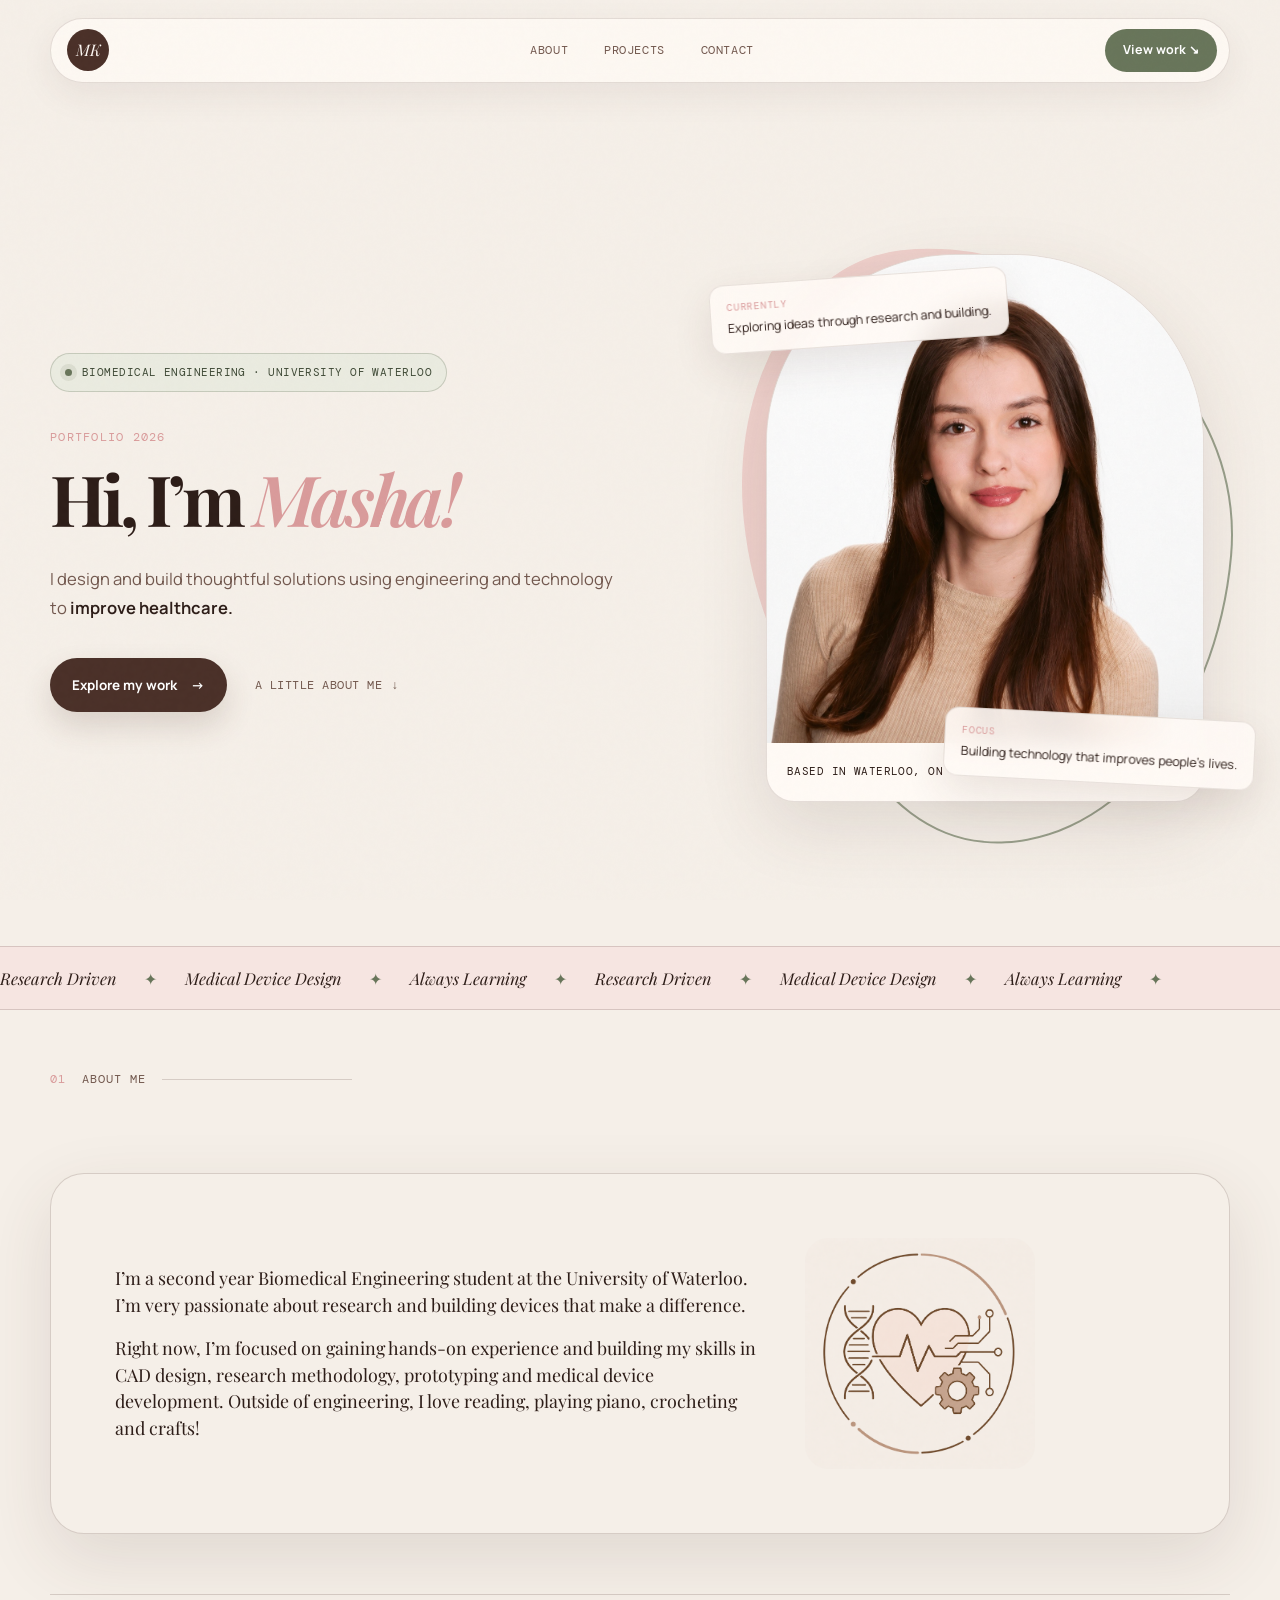
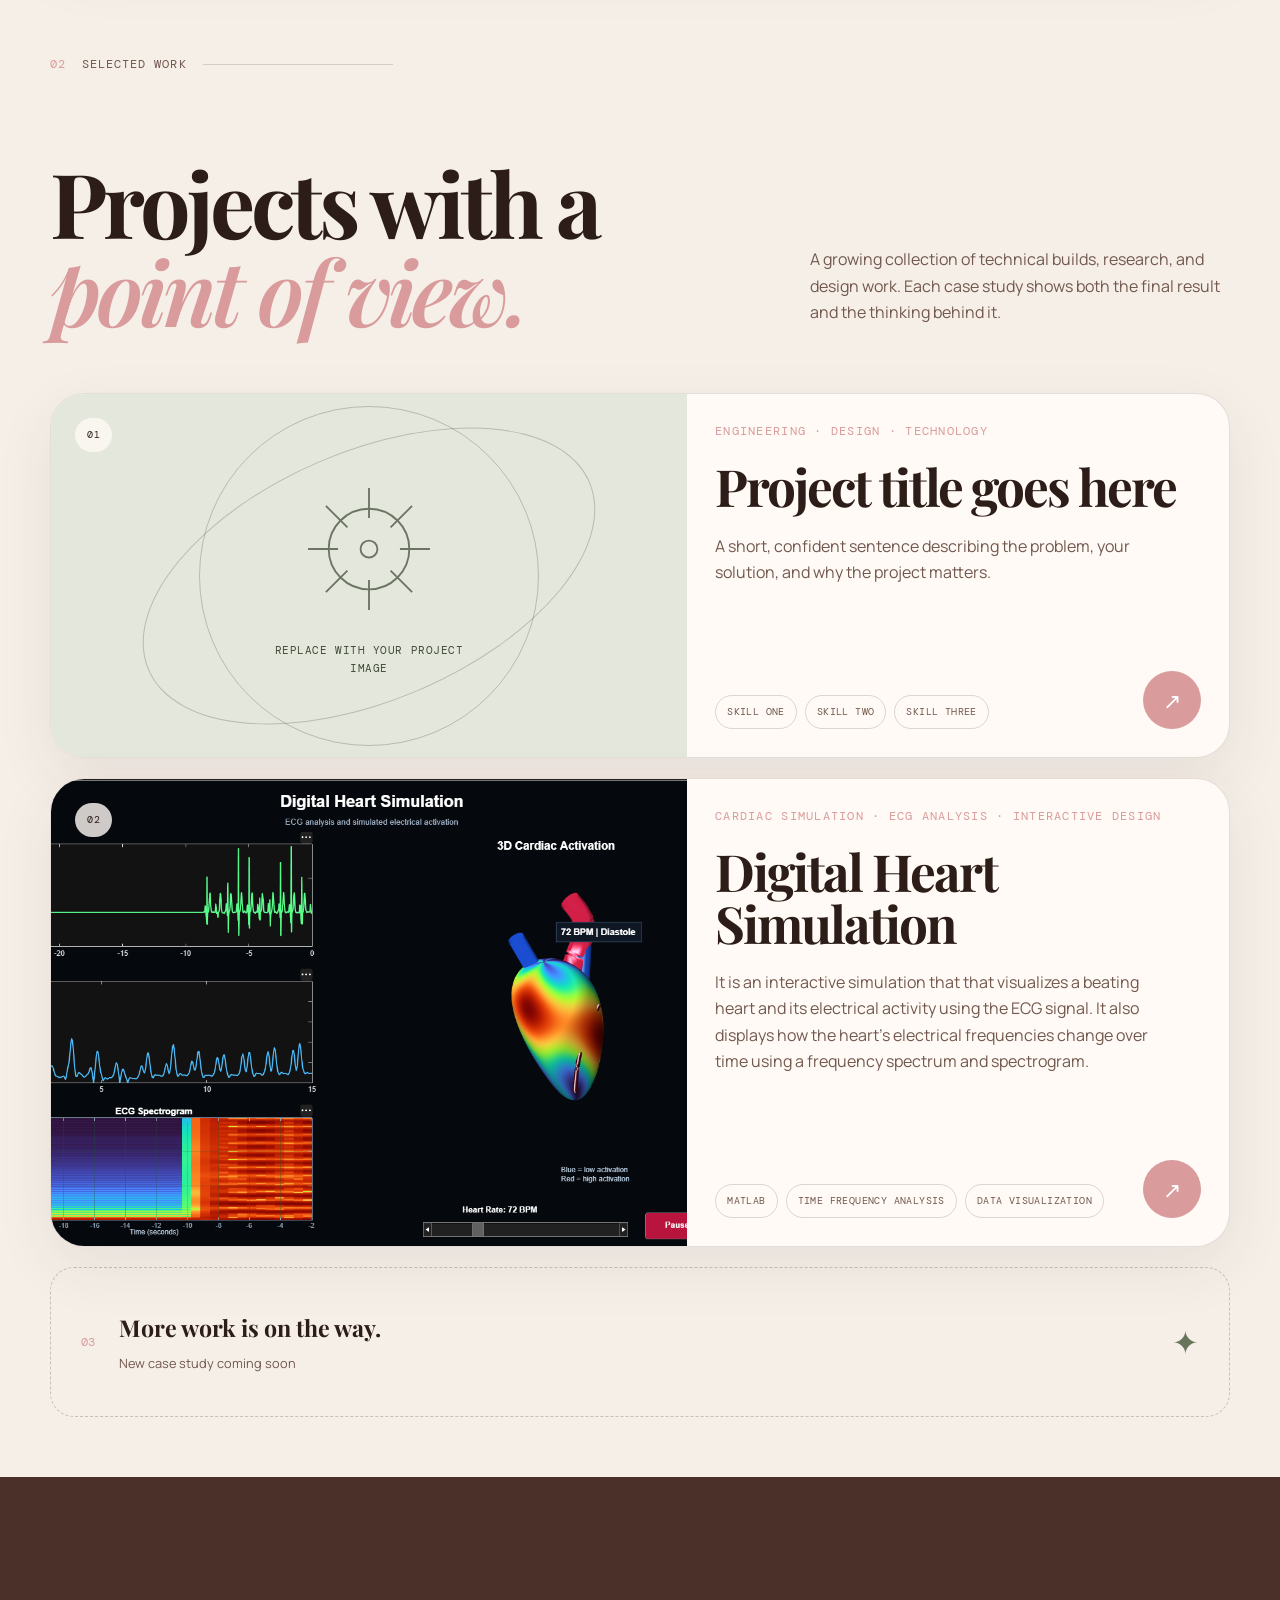
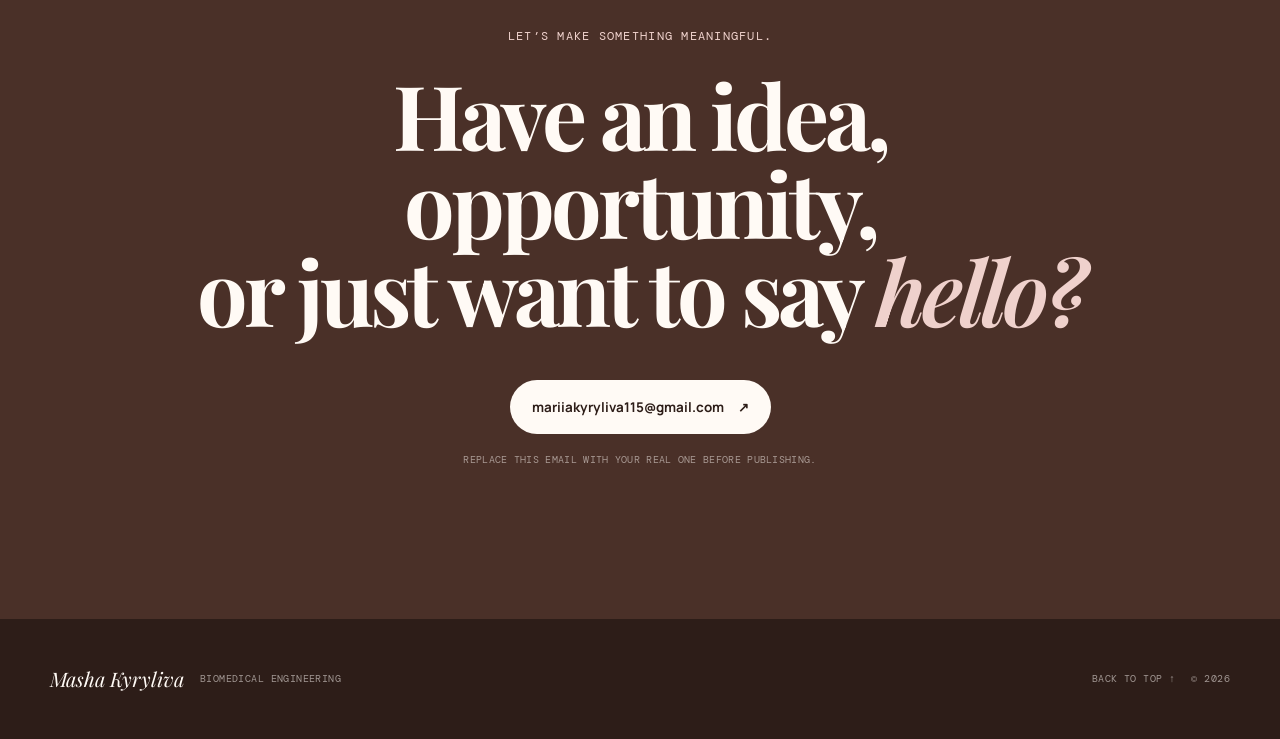
==== index.html @ 375e0c98 "Add files via upload" ====
<!DOCTYPE html>
<html lang="en">
<head>
  <meta charset="UTF-8">
  <meta name="viewport" content="width=device-width, initial-scale=1.0">
  <meta name="description" content="Masha Kyryliva — Biomedical Engineering student creating thoughtful solutions across healthcare, engineering, and technology.">
  <title>Masha Kyryliva — Biomedical Engineering Portfolio</title>

  <link rel="preconnect" href="https://fonts.googleapis.com">
  <link rel="preconnect" href="https://fonts.gstatic.com" crossorigin>
  <link href="https://fonts.googleapis.com/css2?family=DM+Mono:wght@300;400;500&family=Manrope:wght@400;500;600;700&family=Playfair+Display:ital,wght@0,400;0,700;1,600&display=swap" rel="stylesheet">
  <link rel="stylesheet" href="styles.css">
</head>
<body>
  <div class="page-noise" aria-hidden="true"></div>

  <header class="nav-shell">
    <nav class="nav" aria-label="Primary navigation">
      <a href="#top" class="nav-mark" aria-label="Masha Kyryliva home">
        <span>MK</span>
      </a>

      <ul class="nav-links">
        <li><a href="#about">About</a></li>
        <li><a href="#projects">Projects</a></li>
        <li><a href="#contact">Contact</a></li>
      </ul>

      <a class="nav-cta" href="#projects">View work <span aria-hidden="true">↘</span></a>
    </nav>
  </header>

  <main>
    <section class="hero" id="top">
      <div class="hero-grid">
        <div class="hero-copy reveal">
          <div class="availability-pill">
            <span class="availability-dot" aria-hidden="true"></span>
            Biomedical Engineering · University of Waterloo
          </div>

          <p class="hero-kicker">Portfolio 2026</p>
          <h1>
            Hi, I’m <em>Masha!</em></span>
          </h1>

          <p class="hero-intro">
            I design and build thoughtful solutions using engineering and technology to
            <strong>improve healthcare.</strong>
          </p>

          <div class="hero-actions">
            <a class="button button-primary" href="#projects">Explore my work <span aria-hidden="true">→</span></a>
            <a class="text-link" href="#about">A little about me <span aria-hidden="true">↓</span></a>
          </div>
        </div>

        <div class="portrait-stage reveal" aria-label="Portrait placeholder">
          <div class="portrait-backdrop portrait-backdrop-one" aria-hidden="true"></div>
          <div class="portrait-backdrop portrait-backdrop-two" aria-hidden="true"></div>
          <div class="portrait-card">
          <img src="forportfolio2.png" alt="Masha Kyryliva" class="portrait-photo">
          <div class="portrait-caption">
          <span>Based in Waterloo, ON</span>
         <span class="caption-mark">✦</span>
  </div>
</div>

          <div class="floating-note floating-note-top">
            <span class="note-label">Currently</span>
            <span>Exploring ideas through research and building.</span>
          </div>

          <div class="floating-note floating-note-bottom">
            <span class="note-label">Focus</span>
            <span>Building technology that improves people’s lives.</span>
          </div>
        </div>
      </div>

      <div class="hero-marquee" aria-hidden="true">
        <div class="marquee-track">
          <span>Research Driven</span><i>✦</i>
          <span>Medical Device Design</span><i>✦</i>
          <span>Always Learning</span><i>✦</i>
          <span>Research Driven</span><i>✦</i>
          <span>Medical Device Design</span><i>✦</i>
          <span>Always Learning</span><i>✦</i>
        </div>
      </div>
    </section>

    <section class="section about-section" id="about">
      <div class="section-label reveal">
        <span>01</span>
        <span>About me</span>
      </div>
   <div class="about-card reveal">
  <div class="about-card-text">
    <p class="about-lead">
      I’m a second year Biomedical Engineering student at the University of Waterloo. 
      I’m very passionate about research and building devices that make a difference.
    </p>
    <p>
      Right now, I’m focused on gaining hands-on experience and building my skills in CAD design, 
      research methodology, prototyping and medical device development. 
      Outside of engineering, I love reading, playing piano, crocheting and crafts!
    </p>
  </div>

  <div class="about-photo">
    <img src="icon2.png" alt="Sorry about that! Photo is not available at the moment.">
  </div>
</div>
    </section>

    <section class="section projects-section" id="projects">
      <div class="section-label reveal">
        <span>02</span>
        <span>Selected work</span>
      </div>

      <div class="projects-heading reveal">
        <h2>Projects with a<br><em>point of view.</em></h2>
        <p>
          A growing collection of technical builds, research, and design work.
          Each case study shows both the final result and the thinking behind it.
        </p>
      </div>

      <div class="project-list">
        <a class="project-card reveal" href="project.html" aria-label="Open project case study">
          <div class="project-visual">
            <div class="project-index">01</div>
            <div class="project-placeholder">
              <svg viewBox="0 0 160 160" aria-hidden="true">
                <circle cx="80" cy="80" r="43"/>
                <path d="M80 15v32M80 113v32M15 80h32M113 80h32"/>
                <path d="m34 34 23 23M103 103l23 23M126 34l-23 23M57 103l-23 23"/>
                <circle cx="80" cy="80" r="9"/>
              </svg>
              <span>Replace with your project image</span>
            </div>
            <div class="project-orbit project-orbit-one" aria-hidden="true"></div>
            <div class="project-orbit project-orbit-two" aria-hidden="true"></div>
          </div>

          <div class="project-info">
            <div>
              <p class="project-type">Engineering · Design · Technology</p>
              <h3>Project title goes here</h3>
              <p class="project-summary">
                A short, confident sentence describing the problem, your solution,
                and why the project matters.
              </p>
            </div>

            <div class="project-bottom">
              <div class="skills" aria-label="Project skills">
                <span>Skill one</span>
                <span>Skill two</span>
                <span>Skill three</span>
              </div>
              <span class="project-arrow" aria-hidden="true">↗</span>
            </div>
          </div>
        </a>
<a class="project-card reveal" href="project2.html" aria-label="Open project case study">
<div class="project-visual">
  <div class="project-index">02</div>
  <img src="dhs2.png" alt="Project name" class="project-image">
</div>

  <div class="project-info">
    <div>
      <p class="project-type">Cardiac Simulation · ECG Analysis · Interactive Design</p>
      <h3>Digital Heart Simulation</h3>
      <p class="project-summary">
        It is an interactive simulation that that visualizes a beating heart and its electrical activity using the ECG signal. 
        It also displays how the heart’s electrical frequencies change over time using a frequency spectrum and spectrogram.
      </p>
    </div>

    <div class="project-bottom">
      <div class="skills" aria-label="Project skills">
        <span>MATLAB</span>
        <span>Time Frequency Analysis</span>
        <span>Data Visualization</span>
      </div>
      <span class="project-arrow" aria-hidden="true">↗</span>
    </div>
  </div>
</a>
        <div class="coming-soon-card reveal">
          <span class="coming-soon-number">03</span>
          <div>
            <p>More work is on the way.</p>
            <span>New case study coming soon</span>
          </div>
          <div class="coming-soon-spark" aria-hidden="true">✦</div>
        </div>
      </div>
    </section>

    <section class="contact-section" id="contact">
      <div class="contact-inner reveal">
        <p class="contact-kicker">Let’s make something meaningful.</p>
        <h2>Have an idea, opportunity,<br>or just want to say <em>hello?</em></h2>
        <a class="button button-light" href="mailto:mariiakyryliva115@gmail.com">mariiakyryliva115@gmail.com <span aria-hidden="true">↗</span></a>
        <p class="contact-note">Replace this email with your real one before publishing.</p>
      </div>
    </section>
  </main>

  <footer class="site-footer">
    <div>
      <span class="footer-name">Masha Kyryliva</span>
      <span class="footer-role">Biomedical Engineering</span>
    </div>
    <div class="footer-right">
      <a href="#top">Back to top ↑</a>
      <span>© <span data-current-year>2026</span></span>
    </div>
  </footer>

  <script src="script.js"></script>
</body>
</html>
---- styles.css ----
/* ========================================================================== 
   Masha Kyryliva — Portfolio
   Editorial brown, blush, and green visual system
   ========================================================================== */

:root {
  --cream: #f5efe8;
  --cream-deep: #e9dfd3;
  --paper: #fffaf5;
  --brown: #4a3028;
  --brown-deep: #2d1d18;
  --brown-soft: #72584e;
  --pink: #d99b9b;
  --pink-light: #efd1cc;
  --pink-pale: #f6e5e1;
  --green: #68755a;
  --green-deep: #3f4a36;
  --green-light: #c7ceb9;
  --green-pale: #e4e8dc;
  --line: rgba(74, 48, 40, 0.18);
  --shadow: 0 24px 70px rgba(74, 48, 40, 0.12);

  --display: 'Playfair Display', Georgia, serif;
  --body: 'Manrope', Arial, sans-serif;
  --mono: 'DM Mono', monospace;

  --page: min(1180px, calc(100% - 3rem));
  --radius-xl: 34px;
  --radius-lg: 24px;
  --radius-md: 16px;
}

* {
  box-sizing: border-box;
}

html {
  scroll-behavior: smooth;
  scroll-padding-top: 110px;
}

body {
  margin: 0;
  overflow-x: hidden;
  background: var(--cream);
  color: var(--brown-deep);
  font-family: var(--body);
  font-size: 16px;
  line-height: 1.65;
  -webkit-font-smoothing: antialiased;
}

body::selection {
  background: var(--pink-light);
  color: var(--brown-deep);
}

a {
  color: inherit;
  text-decoration: none;
}

button,
a {
  -webkit-tap-highlight-color: transparent;
}

img,
svg {
  display: block;
  max-width: 100%;
}

:focus-visible {
  outline: 2px solid var(--green);
  outline-offset: 4px;
  border-radius: 8px;
}

.page-noise {
  position: fixed;
  inset: 0;
  z-index: 999;
  pointer-events: none;
  opacity: 0.04;
  background-image: url("data:image/svg+xml,%3Csvg viewBox='0 0 180 180' xmlns='http://www.w3.org/2000/svg'%3E%3Cfilter id='n'%3E%3CfeTurbulence type='fractalNoise' baseFrequency='.78' numOctaves='3' stitchTiles='stitch'/%3E%3C/filter%3E%3Crect width='100%25' height='100%25' filter='url(%23n)' opacity='.45'/%3E%3C/svg%3E");
}

/* Navigation ---------------------------------------------------------------- */

.nav-shell {
  position: fixed;
  top: 0;
  left: 0;
  right: 0;
  z-index: 100;
  padding: 18px 24px;
  transition: padding 220ms ease;
}

.nav-shell.is-scrolled {
  padding-top: 10px;
}

.nav {
  width: var(--page);
  min-height: 64px;
  margin: 0 auto;
  padding: 10px 12px 10px 16px;
  display: grid;
  grid-template-columns: 1fr auto 1fr;
  align-items: center;
  gap: 24px;
  background: rgba(255, 250, 245, 0.78);
  border: 1px solid rgba(74, 48, 40, 0.14);
  border-radius: 999px;
  box-shadow: 0 12px 35px rgba(74, 48, 40, 0.07);
  backdrop-filter: blur(18px);
}

.nav-mark {
  width: 42px;
  height: 42px;
  display: grid;
  place-items: center;
  border-radius: 50%;
  background: var(--brown);
  color: var(--paper);
  font-family: var(--display);
  font-size: 1rem;
  font-style: italic;
}

.nav-links {
  display: flex;
  align-items: center;
  gap: clamp(18px, 3vw, 36px);
  margin: 0;
  padding: 0;
  list-style: none;
  font-family: var(--mono);
  font-size: 0.72rem;
  letter-spacing: 0.05em;
  text-transform: uppercase;
}

.nav-links a,
.back-link {
  position: relative;
  color: var(--brown-soft);
  transition: color 180ms ease;
}

.nav-links a::after,
.back-link::after {
  content: '';
  position: absolute;
  left: 0;
  right: 100%;
  bottom: -5px;
  height: 1px;
  background: var(--pink);
  transition: right 220ms ease;
}

.nav-links a:hover,
.back-link:hover {
  color: var(--brown-deep);
}

.nav-links a:hover::after,
.back-link:hover::after {
  right: 0;
}

.nav-cta {
  justify-self: end;
  padding: 11px 18px;
  border-radius: 999px;
  background: var(--green);
  color: #fff;
  font-size: 0.78rem;
  font-weight: 700;
  transition: transform 180ms ease, background 180ms ease;
}

.nav-cta:hover {
  transform: translateY(-2px);
  background: var(--green-deep);
}

.back-link {
  justify-self: center;
  font-family: var(--mono);
  font-size: 0.74rem;
  text-transform: uppercase;
  letter-spacing: 0.04em;
}

/* Shared -------------------------------------------------------------------- */

.section {
  width: var(--page);
  margin: 0 auto;
  padding: clamp(90px, 12vw, 160px) 0;
}
.about-section {
  padding-top: 60px;
  padding-bottom: 60px;
}

.projects-section {
  padding-top: 60px;
  padding-bottom: 60px;
}
.section-label {
  display: flex;
  align-items: center;
  gap: 16px;
  margin-bottom: clamp(48px, 7vw, 84px);
  font-family: var(--mono);
  font-size: 0.72rem;
  letter-spacing: 0.09em;
  text-transform: uppercase;
  color: var(--brown-soft);
}
.about-card {
  display: flex;
  align-items: center;
  gap: 40px;
  padding: clamp(40px, 6vw, 64px);
  background: var(--cream);
  border: 1px solid var(--line);
  border-radius: var(--radius-xl);
  box-shadow: var(--shadow);
}

.about-card p {
  max-width: 650px;
  color: var(--brown-deep);
  font-family: var(--display);
  font-size: clamp(1.05rem, 1.4vw, 1.25rem);
  line-height: 1.5;
  margin-bottom: 16px;
}

.about-card p:last-child {
  margin-bottom: 0;
}

.about-card .about-lead {
  margin-bottom: 16px;
  color: var(--brown-deep);
  font-weight: 400;   
}
.section-label::after {
  content: '';
  width: min(190px, 22vw);
  height: 1px;
  background: var(--line);
}
.about-photo {
  flex-shrink: 0;
  width: clamp(140px, 18vw, 250px);
  aspect-ratio: 1 / 1;
  overflow: hidden;
  border-radius: var(--radius-lg);
}

.about-photo img {
  width: 100%;
  height: 100%;
  object-fit: contain;
  display: block;
}

@media (max-width: 980px) {
  .about-card {
    flex-direction: column;
  }

  .about-photo {
    width: 100%;
  }
}
.section-label span:first-child {
  color: var(--pink);
}

h1,
h2,
h3,
p {
  margin-top: 0;
}

h1,
h2,
h3 {
  text-wrap: balance;
}

h2 {
  margin-bottom: 0;
  font-family: var(--display);
  font-size: clamp(3rem, 7vw, 6.2rem);
  line-height: 0.98;
  letter-spacing: -0.045em;
}

h2 em,
h1 em {
  color: var(--pink);
  font-weight: 600;
}

.hero-kicker,
.project-type,
.meta-label,
.contact-kicker,
.case-section-title > p,
.gallery-heading > p,
.next-project > p {
  font-family: var(--mono);
  font-size: 0.72rem;
  letter-spacing: 0.11em;
  text-transform: uppercase;
}

.button {
  display: inline-flex;
  align-items: center;
  justify-content: center;
  gap: 14px;
  min-height: 54px;
  padding: 0 22px;
  border-radius: 999px;
  font-size: 0.84rem;
  font-weight: 700;
  transition: transform 200ms ease, box-shadow 200ms ease, background 200ms ease;
}

.button:hover {
  transform: translateY(-3px);
}

.button-primary {
  background: var(--brown);
  color: #fff;
  box-shadow: 0 14px 30px rgba(74, 48, 40, 0.16);
}

.button-primary:hover {
  background: var(--brown-deep);
  box-shadow: 0 18px 36px rgba(74, 48, 40, 0.22);
}

.button-light {
  background: var(--paper);
  color: var(--brown-deep);
}

.text-link {
  display: inline-flex;
  align-items: center;
  gap: 9px;
  font-family: var(--mono);
  font-size: 0.76rem;
  text-transform: uppercase;
  letter-spacing: 0.04em;
  color: var(--brown-soft);
}

.reveal {
  opacity: 0;
  transform: translateY(24px);
  transition: opacity 750ms cubic-bezier(.2, .75, .25, 1), transform 750ms cubic-bezier(.2, .75, .25, 1);
}

.reveal.is-visible {
  opacity: 1;
  transform: translateY(0);
}

/* Homepage hero ------------------------------------------------------------- */

.hero {
  padding-top: 150px;
}

.hero-grid {
  width: var(--page);
  min-height: calc(100vh - 170px);
  margin: 0 auto;
  padding: clamp(32px, 6vw, 70px) 0 clamp(70px, 8vw, 100px);
  display: grid;
  grid-template-columns: minmax(0, 1.05fr) minmax(360px, 0.95fr);
  align-items: center;
  gap: clamp(55px, 8vw, 110px);
}

.availability-pill {
  width: fit-content;
  display: inline-flex;
  align-items: center;
  gap: 10px;
  margin-bottom: 36px;
  padding: 9px 14px;
  border: 1px solid rgba(104, 117, 90, 0.28);
  border-radius: 999px;
  background: rgba(228, 232, 220, 0.62);
  color: var(--green-deep);
  font-family: var(--mono);
  font-size: 0.7rem;
  text-transform: uppercase;
  letter-spacing: 0.04em;
}

.availability-dot {
  width: 7px;
  height: 7px;
  border-radius: 50%;
  background: var(--green);
  box-shadow: 0 0 0 5px rgba(104, 117, 90, 0.12);
}

.hero-copy .hero-kicker {
  margin-bottom: 20px;
  color: var(--pink);
}

.hero-copy h1,
.case-heading h1 {
  margin-bottom: 34px;
  font-family: var(--display);
  font-size: clamp(3rem, 5.5vw, 5.5rem); /* smaller min/preferred/max */
  line-height: 0.9;
  letter-spacing: -0.06em;
}

.underlined-word {
  position: relative;
  z-index: 1;
}

.underlined-word::after {
  content: '';
  position: absolute;
  left: -2%;
  right: -4%;
  bottom: 4%;
  z-index: -1;
  height: 18%;
  border-radius: 999px;
  background: var(--green-light);
  transform: rotate(-1.5deg);
}

.hero-intro {
  max-width: 590px;
  margin-bottom: 36px;
  color: var(--brown-soft);
  font-size: clamp(0.9rem, 1.3vw, 1.1rem);
  line-height: 1.75;
}

.hero-intro strong {
  color: var(--brown-deep);
  font-weight: 650;
}

.hero-actions {
  display: flex;
  align-items: center;
  gap: 28px;
  flex-wrap: wrap;
}

.portrait-stage {
  position: relative;
  width: min(100%, 500px);
  justify-self: end;
  padding: 34px 26px 44px 36px;
}

.portrait-backdrop {
  position: absolute;
  border-radius: 42% 58% 53% 47% / 46% 44% 56% 54%;
}

.portrait-backdrop-one {
  inset: 4% 9% 8% 3%;
  background: var(--pink-light);
  transform: rotate(-6deg);
}

.portrait-backdrop-two {
  inset: 12% 0 0 16%;
  border: 2px solid var(--green);
  transform: rotate(5deg);
  opacity: 0.65;
}

.portrait-card {
  position: relative;
  z-index: 2;
  overflow: hidden;
  aspect-ratio: 4 / 5;
  background: var(--paper);
  border: 1px solid rgba(74, 48, 40, 0.14);
  border-radius: 190px 190px 28px 28px;
  box-shadow: var(--shadow);
}
.portrait-photo {
  width: 100%;
  height: calc(100% - 58px);
  display: block;
  object-fit: cover;
}

.portrait-placeholder {
  height: calc(100% - 58px);
  display: grid;
  place-items: center;
  align-content: center;
  gap: 20px;
  padding: 30px;
  background:
    radial-gradient(circle at 20% 15%, rgba(217, 155, 155, 0.35), transparent 28%),
    radial-gradient(circle at 78% 76%, rgba(104, 117, 90, 0.25), transparent 34%),
    linear-gradient(150deg, #f9eee8, #eee8dc);
  color: var(--brown-soft);
  text-align: center;
}

.portrait-placeholder svg {
  width: 112px;
  fill: none;
  stroke: var(--brown);
  stroke-width: 3;
  stroke-linecap: round;
  opacity: 0.58;
}

.portrait-placeholder span {
  max-width: 210px;
  font-family: var(--mono);
  font-size: 0.68rem;
  line-height: 1.7;
  text-transform: uppercase;
  letter-spacing: 0.06em;
}

.portrait-caption {
  height: 58px;
  padding: 0 20px;
  display: flex;
  align-items: center;
  justify-content: space-between;
  font-family: var(--mono);
  font-size: 0.67rem;
  text-transform: uppercase;
  letter-spacing: 0.04em;
}

.caption-mark {
  color: var(--pink);
  font-size: 1.2rem;
}

.floating-note {
  position: absolute;
  z-index: 3;
  min-width: 190px;
  padding: 14px 16px;
  display: grid;
  gap: 3px;
  border: 1px solid rgba(74, 48, 40, 0.12);
  border-radius: 14px;
  background: rgba(255, 250, 245, 0.9);
  box-shadow: 0 16px 40px rgba(74, 48, 40, 0.11);
  backdrop-filter: blur(12px);
  color: var(--brown-deep);
  font-size: 0.78rem;
}

.floating-note-top {
  top: 9%;
  left: -4%;
  transform: rotate(-4deg);
}

.floating-note-bottom {
  right: -5%;
  bottom: 10%;
  transform: rotate(3deg);
}

.note-label {
  color: var(--pink);
  font-family: var(--mono);
  font-size: 0.6rem;
  letter-spacing: 0.08em;
  text-transform: uppercase;
}

.hero-marquee {
  overflow: hidden;
  padding: 18px 0;
  border-top: 1px solid var(--line);
  border-bottom: 1px solid var(--line);
  background: var(--pink-pale);
}

.marquee-track {
  width: max-content;
  display: flex;
  align-items: center;
  gap: 28px;
  font-family: var(--display);
  font-size: 1.02rem;
  font-style: italic;
  animation: marquee 26s linear infinite;
}

.marquee-track i {
  color: var(--green);
  font-style: normal;
}

@keyframes marquee {
  to { transform: translateX(-50%); }
}

/* About --------------------------------------------------------------------- */

.about-section {
  border-bottom: 1px solid var(--line);
}

.about-grid {
  display: grid;
  grid-template-columns: minmax(0, 0.9fr) minmax(420px, 1.1fr);
  gap: clamp(65px, 10vw, 140px);
  align-items: start;
}

.about-content {
  padding-top: 18px;
}

.about-content > p {
  max-width: 650px;
  color: var(--brown-soft);
}

.about-facts {
  margin-top: 50px;
  display: grid;
  grid-template-columns: repeat(3, 1fr);
  gap: 12px;
}

.fact-card {
  min-height: 220px;
  padding: 20px;
  display: flex;
  flex-direction: column;
  border: 1px solid var(--line);
  border-radius: var(--radius-md);
  background: var(--paper);
}

.fact-card-pink {
  background: var(--pink-pale);
}

.fact-card-green {
  background: var(--green-pale);
}

.fact-number {
  margin-bottom: auto;
  color: var(--pink);
  font-family: var(--mono);
  font-size: 0.7rem;
}

.fact-title {
  margin-bottom: 8px;
  font-family: var(--display);
  font-size: 1.35rem;
  font-weight: 700;
}

.fact-copy {
  color: var(--brown-soft);
  font-size: 0.76rem;
  line-height: 1.55;
}

/* Projects ------------------------------------------------------------------ */

.projects-heading {
  margin-bottom: 60px;
  display: grid;
  grid-template-columns: 1fr minmax(280px, 420px);
  gap: 60px;
  align-items: end;
}

.projects-heading p {
  margin-bottom: 8px;
  color: var(--brown-soft);
}

.project-list {
  display: grid;
  gap: 20px;
}

.project-card {
  min-height: 148px;
  display: grid;
  grid-template-columns: 1.08fr 0.92fr;
  overflow: hidden;
  border: 1px solid rgba(74, 48, 40, 0.14);
  border-radius: var(--radius-xl);
  background: var(--paper);
  box-shadow: 0 20px 60px rgba(74, 48, 40, 0.08);
  transition: transform 320ms cubic-bezier(.2, .75, .25, 1), box-shadow 320ms ease;
}

.project-card:hover {
  transform: translateY(-8px);
  box-shadow: 0 30px 80px rgba(74, 48, 40, 0.15);
}

.project-visual {
  position: relative;
  overflow: hidden;
  min-height: 130px;
  display: grid;
  place-items: center;
  background: var(--green-pale);
}
.project-image {
  position: absolute;
  inset: 0;
  width: 100%;
  height: 100%;
  object-fit: cover;
  z-index: 1;
}
.project-index {
  position: absolute;
  top: 24px;
  left: 24px;
  z-index: 3;
  padding: 8px 12px;
  border-radius: 999px;
  background: rgba(255, 250, 245, 0.8);
  font-family: var(--mono);
  font-size: 0.65rem;
  letter-spacing: 0.06em;
}

.project-placeholder {
  position: relative;
  z-index: 2;
  display: grid;
  place-items: center;
  gap: 18px;
  color: var(--green-deep);
  text-align: center;
}

.project-placeholder svg {
  width: 150px;
  fill: none;
  stroke: currentColor;
  stroke-width: 2;
  opacity: 0.72;
}

.project-placeholder span {
  max-width: 190px;
  font-family: var(--mono);
  font-size: 0.68rem;
  line-height: 1.6;
  letter-spacing: 0.05em;
  text-transform: uppercase;
}

.project-orbit {
  position: absolute;
  border: 1px solid rgba(63, 74, 54, 0.28);
  border-radius: 50%;
}

.project-orbit-one {
  width: 340px;
  height: 340px;
}

.project-orbit-two {
  width: 480px;
  height: 250px;
  transform: rotate(-23deg);
}

.project-info {
  padding: clamp(18px, 3vw, 28px);
  display: flex;
  flex-direction: column;
  justify-content: space-between;
}

.project-type {
  margin-bottom: 20px;
  color: var(--pink);
}

.project-info h3 {
  margin-bottom: 20px;
  font-family: var(--display);
  font-size: clamp(2.5rem, 4vw, 4.5rem);
  line-height: 1;
  letter-spacing: -0.04em;
}

.project-summary {
  max-width: 440px;
  color: var(--brown-soft);
}

.project-bottom {
  margin-top: 70px;
  display: flex;
  align-items: end;
  justify-content: space-between;
  gap: 20px;
}

.skills {
  display: flex;
  flex-wrap: wrap;
  gap: 8px;
}

.skills span {
  padding: 8px 11px;
  border: 1px solid var(--line);
  border-radius: 999px;
  font-family: var(--mono);
  font-size: 0.63rem;
  text-transform: uppercase;
  letter-spacing: 0.04em;
  color: var(--brown-soft);
}

.project-arrow {
  flex: 0 0 auto;
  width: 58px;
  height: 58px;
  display: grid;
  place-items: center;
  border-radius: 50%;
  background: var(--pink);
  color: #fff;
  font-size: 1.35rem;
  transition: transform 220ms ease;
}

.project-card:hover .project-arrow {
  transform: rotate(12deg) scale(1.06);
}

.coming-soon-card {
  min-height: 150px;
  padding: 26px 30px;
  display: grid;
  grid-template-columns: auto 1fr auto;
  align-items: center;
  gap: 24px;
  border: 1px dashed rgba(74, 48, 40, 0.25);
  border-radius: var(--radius-lg);
}

.coming-soon-number {
  color: var(--pink);
  font-family: var(--mono);
  font-size: 0.72rem;
}

.coming-soon-card p {
  margin-bottom: 2px;
  font-family: var(--display);
  font-size: 1.45rem;
  font-weight: 700;
}

.coming-soon-card div > span {
  color: var(--brown-soft);
  font-size: 0.8rem;
}

.coming-soon-spark {
  color: var(--green);
  font-size: 2rem;
}

/* Contact + footer ---------------------------------------------------------- */

.contact-section {
  padding: clamp(90px, 12vw, 150px) 24px;
  background: var(--brown);
  color: var(--paper);
}

.contact-inner {
  width: min(900px, 100%);
  margin: 0 auto;
  text-align: center;
}

.contact-kicker {
  margin-bottom: 24px;
  color: var(--pink-light);
}

.contact-inner h2 {
  margin-bottom: 46px;
  font-size: clamp(3.1rem, 7vw, 6.6rem);
}

.contact-inner h2 em {
  color: var(--pink-light);
}

.contact-note {
  margin: 18px 0 0;
  color: rgba(255, 250, 245, 0.52);
  font-family: var(--mono);
  font-size: 0.64rem;
  letter-spacing: 0.03em;
  text-transform: uppercase;
}

.site-footer {
  min-height: 120px;
  padding: 28px max(24px, calc((100vw - min(1180px, calc(100vw - 3rem))) / 2));
  display: flex;
  align-items: center;
  justify-content: space-between;
  gap: 30px;
  background: var(--brown-deep);
  color: var(--paper);
}

.site-footer > div {
  display: flex;
  align-items: center;
  gap: 16px;
}

.footer-name {
  font-family: var(--display);
  font-size: 1.25rem;
  font-style: italic;
}

.footer-role,
.footer-right {
  color: rgba(255, 250, 245, 0.55);
  font-family: var(--mono);
  font-size: 0.65rem;
  text-transform: uppercase;
  letter-spacing: 0.04em;
}

.footer-right a:hover {
  color: var(--pink-light);
}

/* Project case study -------------------------------------------------------- */

.project-page {
  background: var(--paper);
}

.case-hero {
  width: var(--page);
  margin: 0 auto;
  padding: 190px 0 90px;
  padding-bottom: 40px;
}

.case-heading {
  width: min(880px, 100%);
}

.case-heading .hero-kicker {
  margin-bottom: 24px;
  color: var(--pink);
}

.case-heading h1 {
  font-size: clamp(6rem, 5vw, 5rem);
}

.case-deck {
  width: min(690px, 100%);
  color: var(--brown-soft);
  font-family: var(--display);
  font-size: clamp(1.05rem, 1.5vw, 1.3rem);
  line-height: 1.5;
}
.case-cover-image {
  position: absolute;
  inset: 0;
  width: 100%;
  height: 100%;
  object-fit: cover;
  display: block;
}

.case-meta {
  margin: 70px 0 34px;
  padding: 24px 0;
  display: grid;
  grid-template-columns: repeat(4, 1fr);
  gap: 22px;
  border-top: 1px solid var(--line);
  border-bottom: 1px solid var(--line);
}

.case-meta > div {
  display: grid;
  gap: 8px;
  color: var(--brown-soft);
  font-size: 0.83rem;
}

.meta-label {
  color: var(--pink);
  font-size: 0.63rem;
}

.case-cover {
  position: relative;
  overflow: hidden;
  aspect-ratio: 16 / 9;
  min-height: min(40vw, 700px);
  border-radius: var(--radius-xl);
  background:
    radial-gradient(circle at 18% 18%, rgba(217, 155, 155, 0.62), transparent 30%),
    radial-gradient(circle at 82% 76%, rgba(104, 117, 90, 0.4), transparent 32%),
    var(--cream-deep);
} 

.case-cover-label {
  position: absolute;
  top: 24px;
  left: 24px;
  padding: 8px 12px;
  border-radius: 999px;
  background: rgba(255, 250, 245, 0.78);
  font-family: var(--mono);
  font-size: 0.65rem;
  letter-spacing: 0.04em;
  text-transform: uppercase;
}

.case-cover-placeholder {
  position: absolute;
  inset: 0;
  display: grid;
  place-items: center;
  align-content: center;
  gap: 22px;
  color: var(--brown);
  text-align: center;
}

.case-cover-placeholder svg {
  width: min(240px, 34vw);
  fill: none;
  stroke: currentColor;
  stroke-width: 2;
  opacity: 0.7;
}

.case-cover-placeholder span {
  max-width: 290px;
  font-family: var(--mono);
  font-size: 0.68rem;
  line-height: 1.7;
  text-transform: uppercase;
  letter-spacing: 0.05em;
}

.case-section {
  width: var(--page);
  margin: 0 auto;
  padding: 50px 0;
  display: grid;
  grid-template-columns: 70px minmax(260px, 0.75fr) minmax(360px, 1.25fr);
  gap: clamp(35px, 6vw, 90px);
  border-bottom: 1px solid var(--line);
  padding-top: 40px;
}

.case-section-number {
  color: var(--pink);
  font-family: var(--mono);
  font-size: 0.72rem;
}

.case-section-title > p {
  margin-bottom: 18px;
  color: var(--green);
}

.case-section-title h2 {
  font-size: clamp(4rem, 4vw, 4rem);
}

.case-section-copy {
  padding-top: 36px;
  color: var(--brown-soft);
}

.case-section-copy p {
  max-width: 640px;
}

.case-lead {
  color: var(--brown-deep);
  font-family: var(--display);
  font-size: clamp(1.5rem, 2.4vw, 2.15rem);
  line-height: 1.42;
}

.case-highlight {
  padding: clamp(80px, 10vw, 130px) max(24px, calc((100vw - min(1000px, calc(100vw - 3rem))) / 2));
  background: var(--green);
  color: #fff;
  text-align: center;
}

.case-highlight > p {
  margin-bottom: 24px;
  color: var(--green-light);
  font-family: var(--mono);
  font-size: 0.68rem;
  letter-spacing: 0.1em;
  text-transform: uppercase;
}

.case-highlight blockquote {
  margin: 0 auto;
  max-width: 1000px;
  font-family: var(--display);
  font-size: clamp(2.5rem, 5vw, 5.1rem);
  line-height: 1.08;
  letter-spacing: -0.035em;
}

.process-list {
  margin-top: 50px;
  border-top: 1px solid var(--line);
}

.process-list > div {
  padding: 22px 0;
  display: grid;
  grid-template-columns: 42px 120px 1fr;
  gap: 16px;
  align-items: baseline;
  border-bottom: 1px solid var(--line);
}

.process-list span {
  color: var(--pink);
  font-family: var(--mono);
  font-size: 0.65rem;
}

.process-list strong {
  color: var(--brown-deep);
  font-family: var(--display);
  font-size: 1.2rem;
}

.process-list p {
  margin: 0;
  font-size: 0.84rem;
}

.gallery-section {
  padding: clamp(90px, 12vw, 160px) max(24px, calc((100vw - min(1180px, calc(100vw - 3rem))) / 2));
  background: var(--cream);
}

.gallery-heading {
  margin-bottom: 56px;
}

.gallery-heading > p {
  margin-bottom: 16px;
  color: var(--pink);
}

.gallery-heading h2 {
  font-size: clamp(3.5rem, 7vw, 6.6rem);
}

.case-gallery {
  display: grid;
  grid-template-columns: repeat(2, 1fr);
  gap: 18px;
}

.case-gallery-item {
  min-height: 420px;
  padding: 22px;
  display: flex;
  align-items: end;
  border-radius: var(--radius-lg);
  background:
    linear-gradient(145deg, transparent 35%, rgba(74, 48, 40, 0.07)),
    var(--cream-deep);
  color: var(--brown-soft);
  font-family: var(--mono);
  font-size: 0.68rem;
  text-transform: uppercase;
  letter-spacing: 0.04em;
}

.case-gallery-wide {
  grid-column: 1 / -1;
  min-height: 650px;
  background:
    radial-gradient(circle at 27% 32%, rgba(217, 155, 155, 0.45), transparent 27%),
    radial-gradient(circle at 73% 63%, rgba(104, 117, 90, 0.34), transparent 30%),
    var(--cream-deep);
}

.case-gallery-pink {
  background: var(--pink-pale);
}

.case-gallery-green {
  background: var(--green-pale);
}

.result-stat-grid {
  margin-top: 48px;
  display: grid;
  grid-template-columns: repeat(3, 1fr);
  gap: 10px;
}

.result-stat-grid > div {
  min-height: 140px;
  padding: 18px;
  display: flex;
  flex-direction: column;
  justify-content: space-between;
  border: 1px solid var(--line);
  border-radius: 14px;
  background: var(--cream);
}

.result-stat-grid strong {
  color: var(--pink);
  font-family: var(--display);
  font-size: 2.2rem;
}

.result-stat-grid span {
  color: var(--brown-soft);
  font-family: var(--mono);
  font-size: 0.65rem;
  text-transform: uppercase;
}

.next-project {
  min-height: 430px;
  padding: 80px 24px;
  display: grid;
  place-items: center;
  align-content: center;
  gap: 18px;
  background: var(--pink-pale);
  text-align: center;
}

.next-project > p {
  margin-bottom: 0;
  color: var(--pink);
}

.next-project a {
  font-family: var(--display);
  font-size: clamp(1.6rem, 5vw, 4rem);
  line-height: 1;
  letter-spacing: -0.04em;
}

.next-project a span {
  display: inline-block;
  transition: transform 200ms ease;
}

.next-project a:hover span {
  transform: translate(7px, -7px);
}

/* Responsive --------------------------------------------------------------- */

@media (max-width: 980px) {
  .hero-grid,
  .about-grid,
  .projects-heading,
  .project-card {
    grid-template-columns: 1fr;
  }

  .hero-grid {
    padding-top: 50px;
  }

  .portrait-stage {
    width: min(100%, 560px);
    justify-self: center;
  }

  .about-grid,
  .projects-heading {
    gap: 50px;
  }

  .about-facts {
    max-width: 750px;
  }

  .project-card {
    min-height: auto;
  }

  .project-visual {
    min-height: 500px;
  }

  .case-section {
    grid-template-columns: 50px 1fr;
  }

  .case-section-copy {
    grid-column: 2;
    padding-top: 0;
  }
}

@media (max-width: 760px) {
  :root {
    --page: min(100% - 2rem, 1180px);
  }

  .nav-shell {
    padding: 10px;
  }

  .nav {
    min-height: 58px;
    grid-template-columns: auto 1fr auto;
    gap: 12px;
  }

  .nav-links {
    display: none;
  }

  .nav-mark {
    width: 38px;
    height: 38px;
  }

  .nav-cta {
    font-size: 0.68rem;
    padding: 10px 13px;
  }

  .back-link {
    justify-self: start;
    font-size: 0.64rem;
  }

  .hero {
    padding-top: 105px;
  }

  .hero-grid {
    min-height: auto;
    gap: 54px;
  }

  .hero-copy h1,
  .case-heading h1 {
    font-size: clamp(3.7rem, 17vw, 5.8rem);
  }

  .hero-actions {
    align-items: flex-start;
    flex-direction: column;
    gap: 20px;
  }

  .portrait-stage {
    padding: 24px 14px 36px 18px;
  }

  .floating-note {
    min-width: 150px;
    max-width: 175px;
    font-size: 0.67rem;
  }

  .floating-note-top {
    left: -2%;
  }

  .floating-note-bottom {
    right: -1%;
  }

  .section {
    padding: 90px 0;
  }

  h2 {
    font-size: clamp(3rem, 14vw, 4.7rem);
  }

  .about-facts {
    grid-template-columns: 1fr;
  }

  .fact-card {
    min-height: 170px;
  }

  .projects-heading {
    margin-bottom: 38px;
  }

  .project-visual {
    min-height: 390px;
  }

  .project-info {
    padding: 30px 24px;
  }

  .project-bottom {
    margin-top: 44px;
    align-items: flex-start;
    flex-direction: column;
  }

  .coming-soon-card {
    grid-template-columns: auto 1fr;
  }

  .coming-soon-spark {
    display: none;
  }

  .contact-inner h2 {
    font-size: clamp(3rem, 13vw, 5rem);
  }

  .site-footer,
  .site-footer > div {
    align-items: flex-start;
    flex-direction: column;
  }

  .case-hero {
    padding-top: 140px;
  }

  .case-meta {
    grid-template-columns: repeat(2, 1fr);
  }

  .case-cover {
    min-height: 500px;
  }

  .case-section {
    grid-template-columns: 1fr;
    gap: 24px;
  }

  .case-section-copy {
    grid-column: auto;
  }

  .process-list > div {
    grid-template-columns: 34px 90px 1fr;
  }

  .case-gallery {
    grid-template-columns: 1fr;
  }

  .case-gallery-wide {
    grid-column: auto;
    min-height: 500px;
  }

  .case-gallery-item {
    min-height: 360px;
  }

  .result-stat-grid {
    grid-template-columns: 1fr;
  }
}

@media (max-width: 460px) {
  .availability-pill {
    align-items: flex-start;
    line-height: 1.5;
  }

  .portrait-card {
    border-radius: 150px 150px 24px 24px;
  }

  .floating-note {
    display: none;
  }

  .project-orbit-one {
    width: 360px;
    height: 360px;
  }

  .project-orbit-two {
    width: 480px;
    height: 260px;
  }

  .case-meta {
    grid-template-columns: 1fr;
  }

  .process-list > div {
    grid-template-columns: 30px 1fr;
  }

  .process-list p {
    grid-column: 2;
  }
}

@media (prefers-reduced-motion: reduce) {
  *,
  *::before,
  *::after {
    scroll-behavior: auto !important;
    animation-duration: 0.01ms !important;
    animation-iteration-count: 1 !important;
    transition-duration: 0.01ms !important;
  }
}
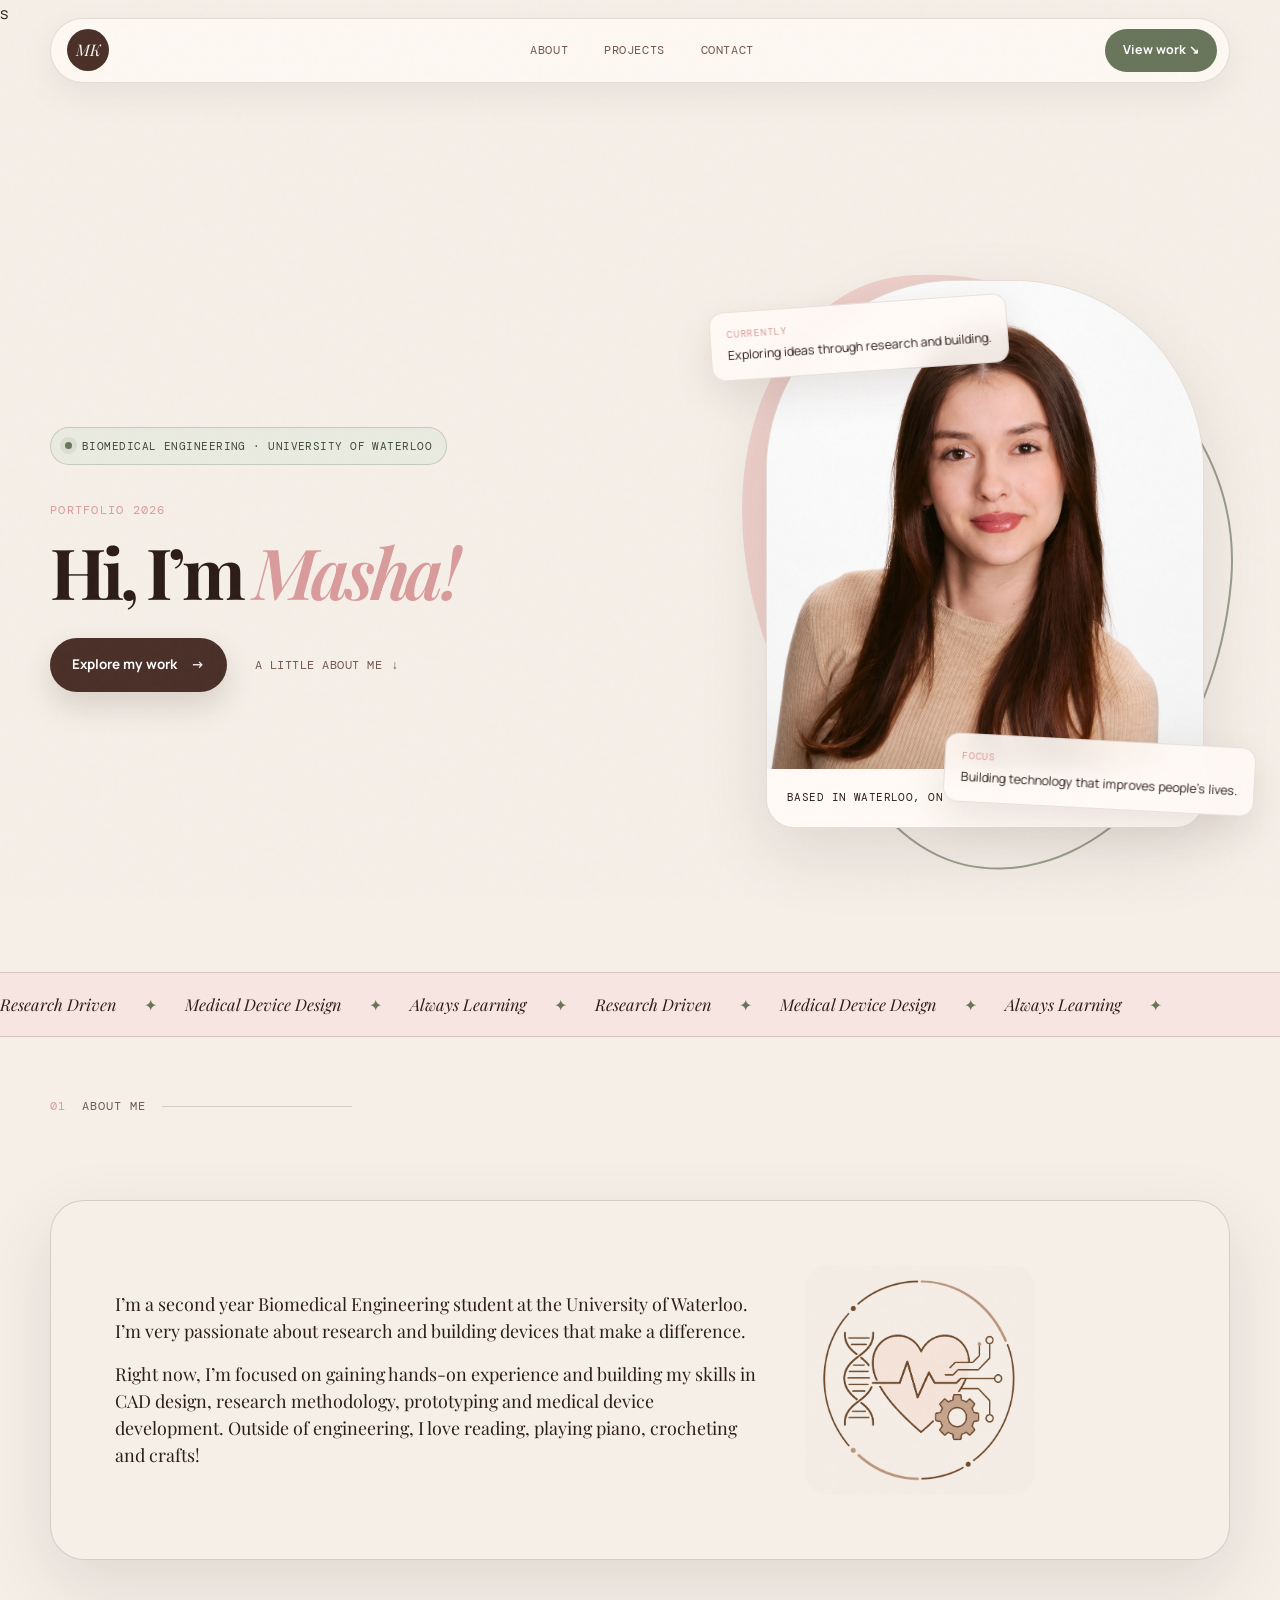
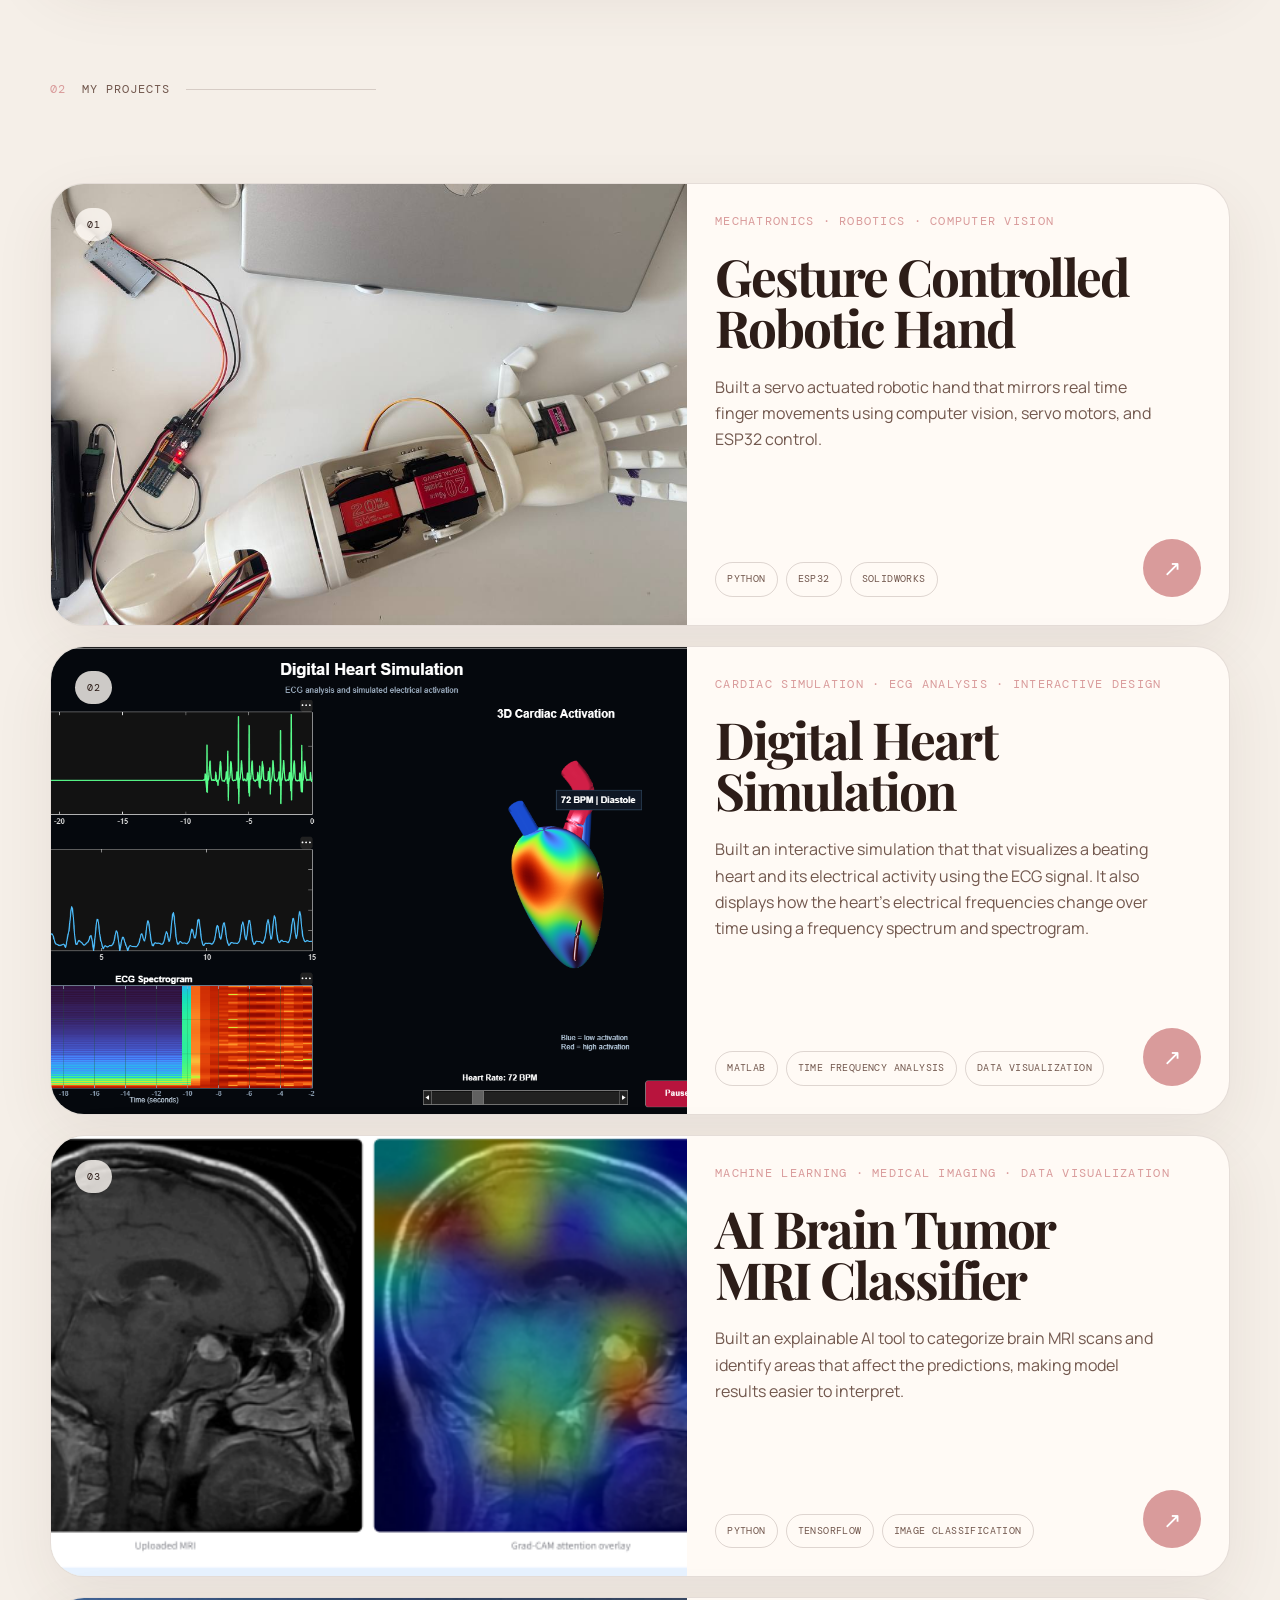
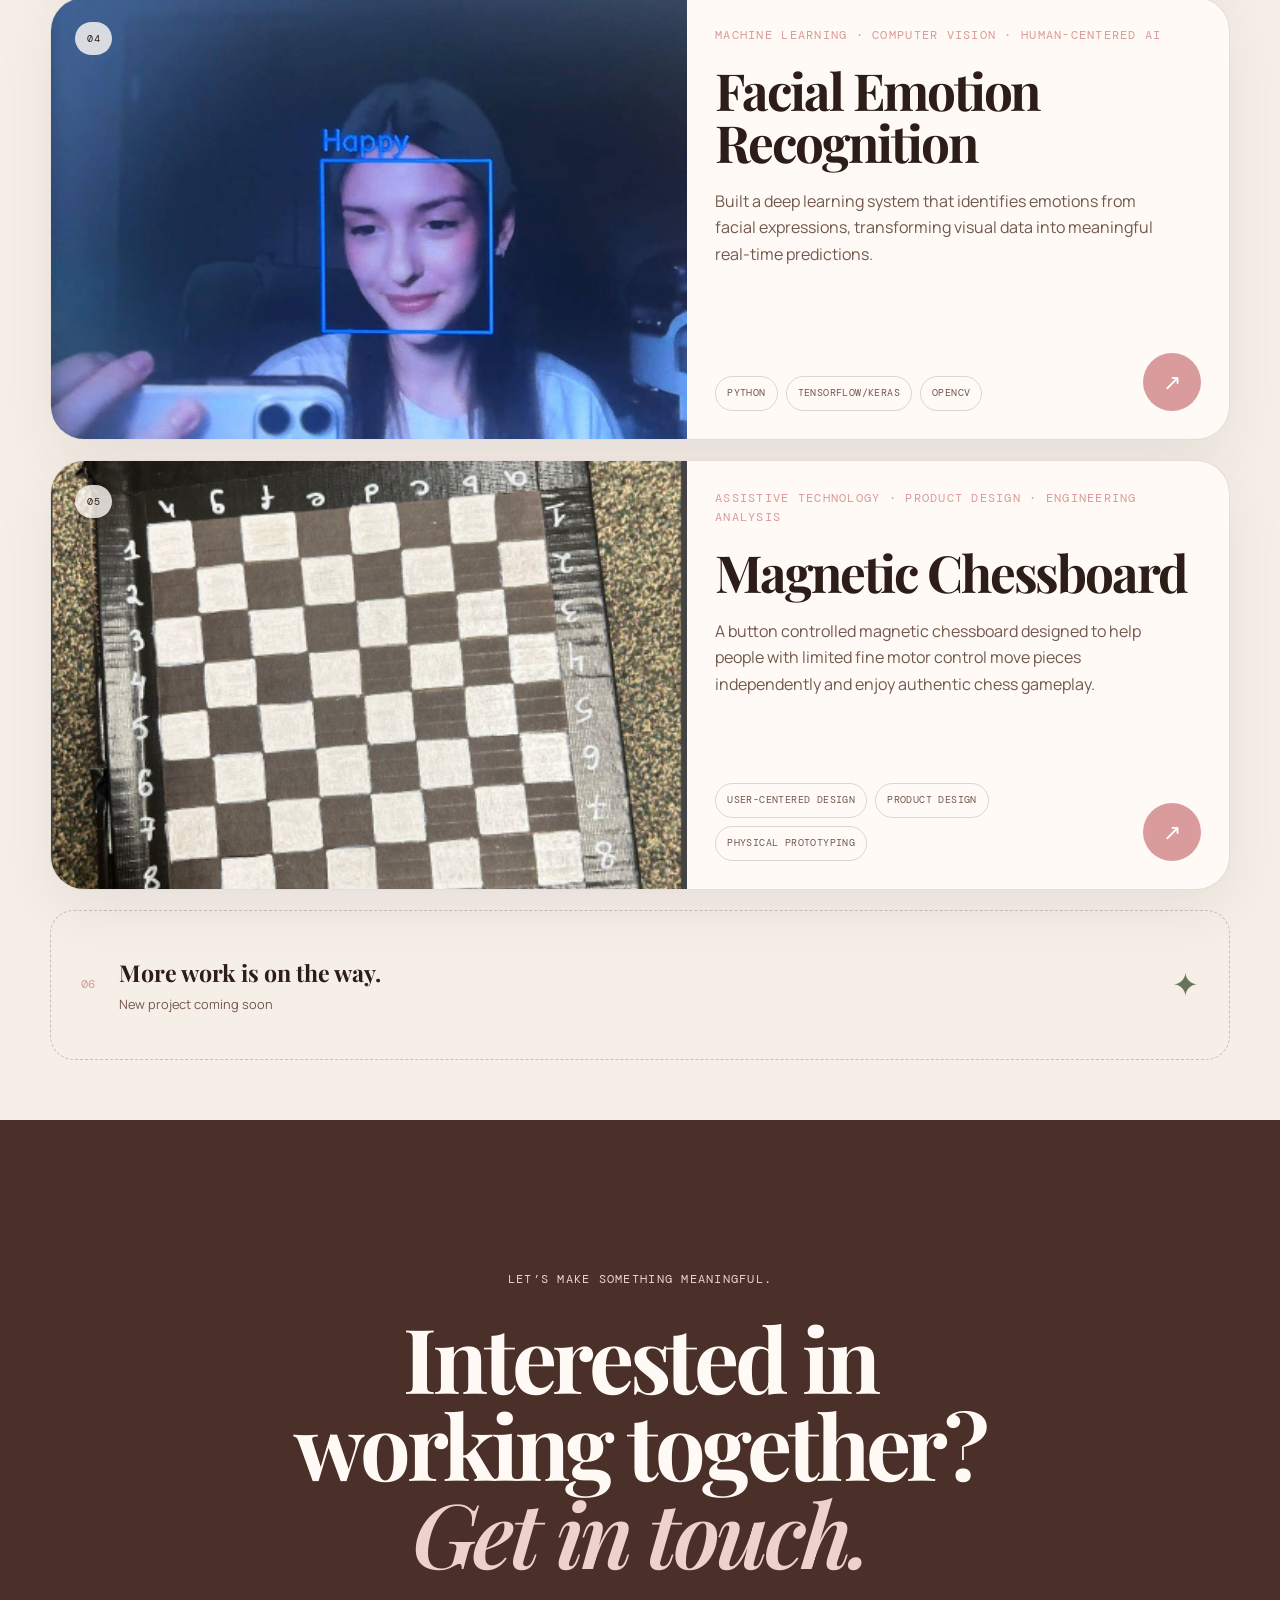
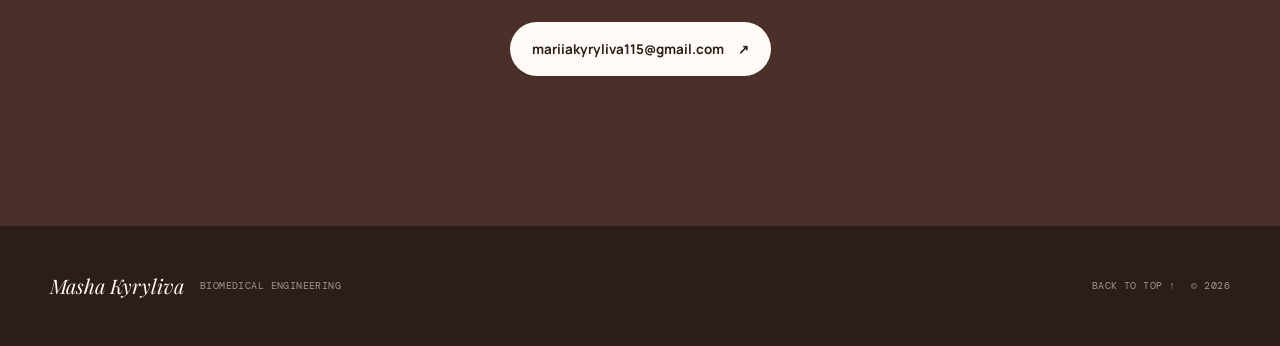
==== commit 64710b30: "Add files via upload" ====
--- a/index.html
+++ b/index.html
@@ -1,4 +1,4 @@
-<!DOCTYPE html>
+s<!DOCTYPE html>
 <html lang="en">
 <head>
   <meta charset="UTF-8">
@@ -43,11 +43,6 @@
           <h1>
             Hi, I’m <em>Masha!</em></span>
           </h1>
-
-          <p class="hero-intro">
-            I design and build thoughtful solutions using engineering and technology to
-            <strong>improve healthcare.</strong>
-          </p>
 
           <div class="hero-actions">
             <a class="button button-primary" href="#projects">Explore my work <span aria-hidden="true">→</span></a>
@@ -117,49 +112,31 @@
     <section class="section projects-section" id="projects">
       <div class="section-label reveal">
         <span>02</span>
-        <span>Selected work</span>
-      </div>
-
-      <div class="projects-heading reveal">
-        <h2>Projects with a<br><em>point of view.</em></h2>
-        <p>
-          A growing collection of technical builds, research, and design work.
-          Each case study shows both the final result and the thinking behind it.
-        </p>
+        <span>My projects</span>
       </div>
 
       <div class="project-list">
         <a class="project-card reveal" href="project.html" aria-label="Open project case study">
-          <div class="project-visual">
-            <div class="project-index">01</div>
-            <div class="project-placeholder">
-              <svg viewBox="0 0 160 160" aria-hidden="true">
-                <circle cx="80" cy="80" r="43"/>
-                <path d="M80 15v32M80 113v32M15 80h32M113 80h32"/>
-                <path d="m34 34 23 23M103 103l23 23M126 34l-23 23M57 103l-23 23"/>
-                <circle cx="80" cy="80" r="9"/>
-              </svg>
-              <span>Replace with your project image</span>
-            </div>
-            <div class="project-orbit project-orbit-one" aria-hidden="true"></div>
-            <div class="project-orbit project-orbit-two" aria-hidden="true"></div>
+         <div class="project-visual">
+         <div class="project-index">01</div>
+          <img src="handpic.jpg" alt="Project name" class="project-image">
           </div>
 
           <div class="project-info">
             <div>
-              <p class="project-type">Engineering · Design · Technology</p>
-              <h3>Project title goes here</h3>
+              <p class="project-type">Mechatronics · Robotics · Computer Vision</p>
+              <h3>Gesture Controlled Robotic Hand</h3>
               <p class="project-summary">
-                A short, confident sentence describing the problem, your solution,
-                and why the project matters.
+                Built a servo actuated robotic hand that 
+                mirrors real time finger movements using computer vision, servo motors, and ESP32 control.
               </p>
             </div>
 
             <div class="project-bottom">
               <div class="skills" aria-label="Project skills">
-                <span>Skill one</span>
-                <span>Skill two</span>
-                <span>Skill three</span>
+                <span>Python</span>
+                <span>ESP32</span>
+                <span>SolidWorks</span>
               </div>
               <span class="project-arrow" aria-hidden="true">↗</span>
             </div>
@@ -176,7 +153,7 @@
       <p class="project-type">Cardiac Simulation · ECG Analysis · Interactive Design</p>
       <h3>Digital Heart Simulation</h3>
       <p class="project-summary">
-        It is an interactive simulation that that visualizes a beating heart and its electrical activity using the ECG signal. 
+        Built an interactive simulation that that visualizes a beating heart and its electrical activity using the ECG signal. 
         It also displays how the heart’s electrical frequencies change over time using a frequency spectrum and spectrogram.
       </p>
     </div>
@@ -191,11 +168,91 @@
     </div>
   </div>
 </a>
+<a class="project-card reveal" href="project3.html" aria-label="Open project case study">
+  <div class="project-visual">
+    <div class="project-index">03</div>
+    <img src="aidetect.png" alt="Project name" class="project-image">
+  </div>
+
+  <div class="project-info">
+    <div>
+      <p class="project-type">Machine Learning · Medical Imaging · Data Visualization</p>
+      <h3>AI Brain Tumor MRI Classifier</h3>
+      <p class="project-summary">
+        Built an explainable AI tool to categorize 
+         brain MRI scans and identify areas that affect the predictions,
+          making model results easier to interpret.
+      </p>
+    </div>
+
+    <div class="project-bottom">
+      <div class="skills" aria-label="Project skills">
+        <span>Python</span>
+        <span>TensorFlow</span>
+        <span>Image Classification</span>
+      </div>
+      <span class="project-arrow" aria-hidden="true">↗</span>
+    </div>
+  </div>
+</a>
+<a class="project-card reveal" href="project4.html" aria-label="Open project case study">
+  <div class="project-visual">
+    <div class="project-index">04</div>
+    <img src="emotionrec1.jpg" alt="Project name" class="project-image">
+  </div>
+
+  <div class="project-info">
+    <div>
+      <p class="project-type">Machine Learning · Computer Vision · Human-centered AI </p>
+      <h3>Facial Emotion Recognition</h3>
+      <p class="project-summary">
+        Built a deep learning system that identifies emotions from facial expressions,
+        transforming visual data into meaningful real-time predictions.
+      </p>
+    </div>
+
+    <div class="project-bottom">
+      <div class="skills" aria-label="Project skills">
+        <span>Python</span>
+        <span>TensorFlow/Keras</span>
+        <span>OpenCV</span>
+      </div>
+      <span class="project-arrow" aria-hidden="true">↗</span>
+    </div>
+  </div>
+</a>
+<a class="project-card reveal" href="project5.html" aria-label="Open project case study">
+  <div class="project-visual">
+    <div class="project-index">05</div>
+    <img src="chess2.png" alt="Project name" class="project-image">
+  </div>
+
+  <div class="project-info">
+    <div>
+      <p class="project-type">Assistive Technology · Product Design · Engineering Analysis</p>
+      <h3>Magnetic Chessboard</h3>
+      <p class="project-summary">
+        A button controlled magnetic chessboard designed
+         to help people with limited fine motor control move 
+         pieces independently and enjoy authentic chess gameplay.
+      </p>
+    </div>
+
+    <div class="project-bottom">
+      <div class="skills" aria-label="Project skills">
+        <span>User-centered design</span>
+        <span>Product Design</span>
+        <span>Physical Prototyping</span>
+      </div>
+      <span class="project-arrow" aria-hidden="true">↗</span>
+    </div>
+  </div>
+</a>
         <div class="coming-soon-card reveal">
-          <span class="coming-soon-number">03</span>
+          <span class="coming-soon-number">06</span>
           <div>
             <p>More work is on the way.</p>
-            <span>New case study coming soon</span>
+            <span>New project coming soon</span>
           </div>
           <div class="coming-soon-spark" aria-hidden="true">✦</div>
         </div>
@@ -205,9 +262,8 @@
     <section class="contact-section" id="contact">
       <div class="contact-inner reveal">
         <p class="contact-kicker">Let’s make something meaningful.</p>
-        <h2>Have an idea, opportunity,<br>or just want to say <em>hello?</em></h2>
+        <h2>Interested in working together?<br><em>Get in touch.</em></h2>
         <a class="button button-light" href="mailto:mariiakyryliva115@gmail.com">mariiakyryliva115@gmail.com <span aria-hidden="true">↗</span></a>
-        <p class="contact-note">Replace this email with your real one before publishing.</p>
       </div>
     </section>
   </main>
@@ -222,6 +278,7 @@
       <span>© <span data-current-year>2026</span></span>
     </div>
   </footer>
+  
 
   <script src="script.js"></script>
 </body>
--- a/styles.css
+++ b/styles.css
@@ -1,7 +1,4 @@
-/* ========================================================================== 
-   Masha Kyryliva — Portfolio
-   Editorial brown, blush, and green visual system
-   ========================================================================== */
+
 
 :root {
   --cream: #f5efe8;
@@ -86,7 +83,6 @@
   background-image: url("data:image/svg+xml,%3Csvg viewBox='0 0 180 180' xmlns='http://www.w3.org/2000/svg'%3E%3Cfilter id='n'%3E%3CfeTurbulence type='fractalNoise' baseFrequency='.78' numOctaves='3' stitchTiles='stitch'/%3E%3C/filter%3E%3Crect width='100%25' height='100%25' filter='url(%23n)' opacity='.45'/%3E%3C/svg%3E");
 }
 
-/* Navigation ---------------------------------------------------------------- */
 
 .nav-shell {
   position: fixed;
@@ -197,7 +193,6 @@
   letter-spacing: 0.04em;
 }
 
-/* Shared -------------------------------------------------------------------- */
 
 .section {
   width: var(--page);
@@ -382,7 +377,6 @@
   transform: translateY(0);
 }
 
-/* Homepage hero ------------------------------------------------------------- */
 
 .hero {
   padding-top: 150px;
@@ -433,7 +427,7 @@
 .case-heading h1 {
   margin-bottom: 34px;
   font-family: var(--display);
-  font-size: clamp(3rem, 5.5vw, 5.5rem); /* smaller min/preferred/max */
+  font-size: clamp(3rem, 5.5vw, 5.5rem); 
   line-height: 0.9;
   letter-spacing: -0.06em;
 }
@@ -632,11 +626,8 @@
   to { transform: translateX(-50%); }
 }
 
-/* About --------------------------------------------------------------------- */
-
-.about-section {
-  border-bottom: 1px solid var(--line);
-}
+
+
 
 .about-grid {
   display: grid;
@@ -699,7 +690,6 @@
   line-height: 1.55;
 }
 
-/* Projects ------------------------------------------------------------------ */
 
 .projects-heading {
   margin-bottom: 60px;
@@ -909,8 +899,6 @@
   color: var(--green);
   font-size: 2rem;
 }
-
-/* Contact + footer ---------------------------------------------------------- */
 
 .contact-section {
   padding: clamp(90px, 12vw, 150px) 24px;
@@ -983,7 +971,6 @@
   color: var(--pink-light);
 }
 
-/* Project case study -------------------------------------------------------- */
 
 .project-page {
   background: var(--paper);
@@ -1024,7 +1011,16 @@
   object-fit: cover;
   display: block;
 }
-
+.case-cover.ai-cover {
+  aspect-ratio: 1918 / 820;
+  min-height: 0;
+}
+.case-cover.chess-cover {
+  aspect-ratio: 397 / 421;
+  min-height: 0;
+  max-width: 500px;
+  margin: 0 auto;
+}
 .case-meta {
   margin: 70px 0 34px;
   padding: 24px 0;
@@ -1201,6 +1197,7 @@
 .gallery-section {
   padding: clamp(90px, 12vw, 160px) max(24px, calc((100vw - min(1180px, calc(100vw - 3rem))) / 2));
   background: var(--cream);
+  padding-top: 40px;
 }
 
 .gallery-heading {
@@ -1221,12 +1218,27 @@
   grid-template-columns: repeat(2, 1fr);
   gap: 18px;
 }
-
+.case-gallery-wide-hand {
+  grid-column: 1 / -1;
+  aspect-ratio: 4 / 3;
+  background: var(--cream-deep);
+}
+
+.case-gallery-item-hand {
+  aspect-ratio: 4 / 3;
+  background: var(--cream-deep);
+}
+.gallery-image {
+  position: absolute;
+  inset: 0;
+  width: 100%;
+  height: 100%;
+  object-fit: cover;
+  display: block;
+}
 .case-gallery-item {
-  min-height: 420px;
   padding: 22px;
-  display: flex;
-  align-items: end;
+  overflow: hidden;
   border-radius: var(--radius-lg);
   background:
     linear-gradient(145deg, transparent 35%, rgba(74, 48, 40, 0.07)),
@@ -1240,7 +1252,7 @@
 
 .case-gallery-wide {
   grid-column: 1 / -1;
-  min-height: 650px;
+  aspect-ratio: 589 / 297;
   background:
     radial-gradient(circle at 27% 32%, rgba(217, 155, 155, 0.45), transparent 27%),
     radial-gradient(circle at 73% 63%, rgba(104, 117, 90, 0.34), transparent 30%),
@@ -1248,10 +1260,12 @@
 }
 
 .case-gallery-pink {
+  aspect-ratio: 708 / 470;
   background: var(--pink-pale);
 }
 
 .case-gallery-green {
+  aspect-ratio: 541 / 470;
   background: var(--green-pale);
 }
 
@@ -1318,7 +1332,6 @@
   transform: translate(7px, -7px);
 }
 
-/* Responsive --------------------------------------------------------------- */
 
 @media (max-width: 980px) {
   .hero-grid,
@@ -1518,12 +1531,12 @@
   }
 
   .case-gallery-wide {
-    grid-column: auto;
-    min-height: 500px;
+    grid-column: 1/-1;
+    min-height: 220px;
   }
 
   .case-gallery-item {
-    min-height: 360px;
+    min-height: 150px;
   }
 
   .result-stat-grid {
